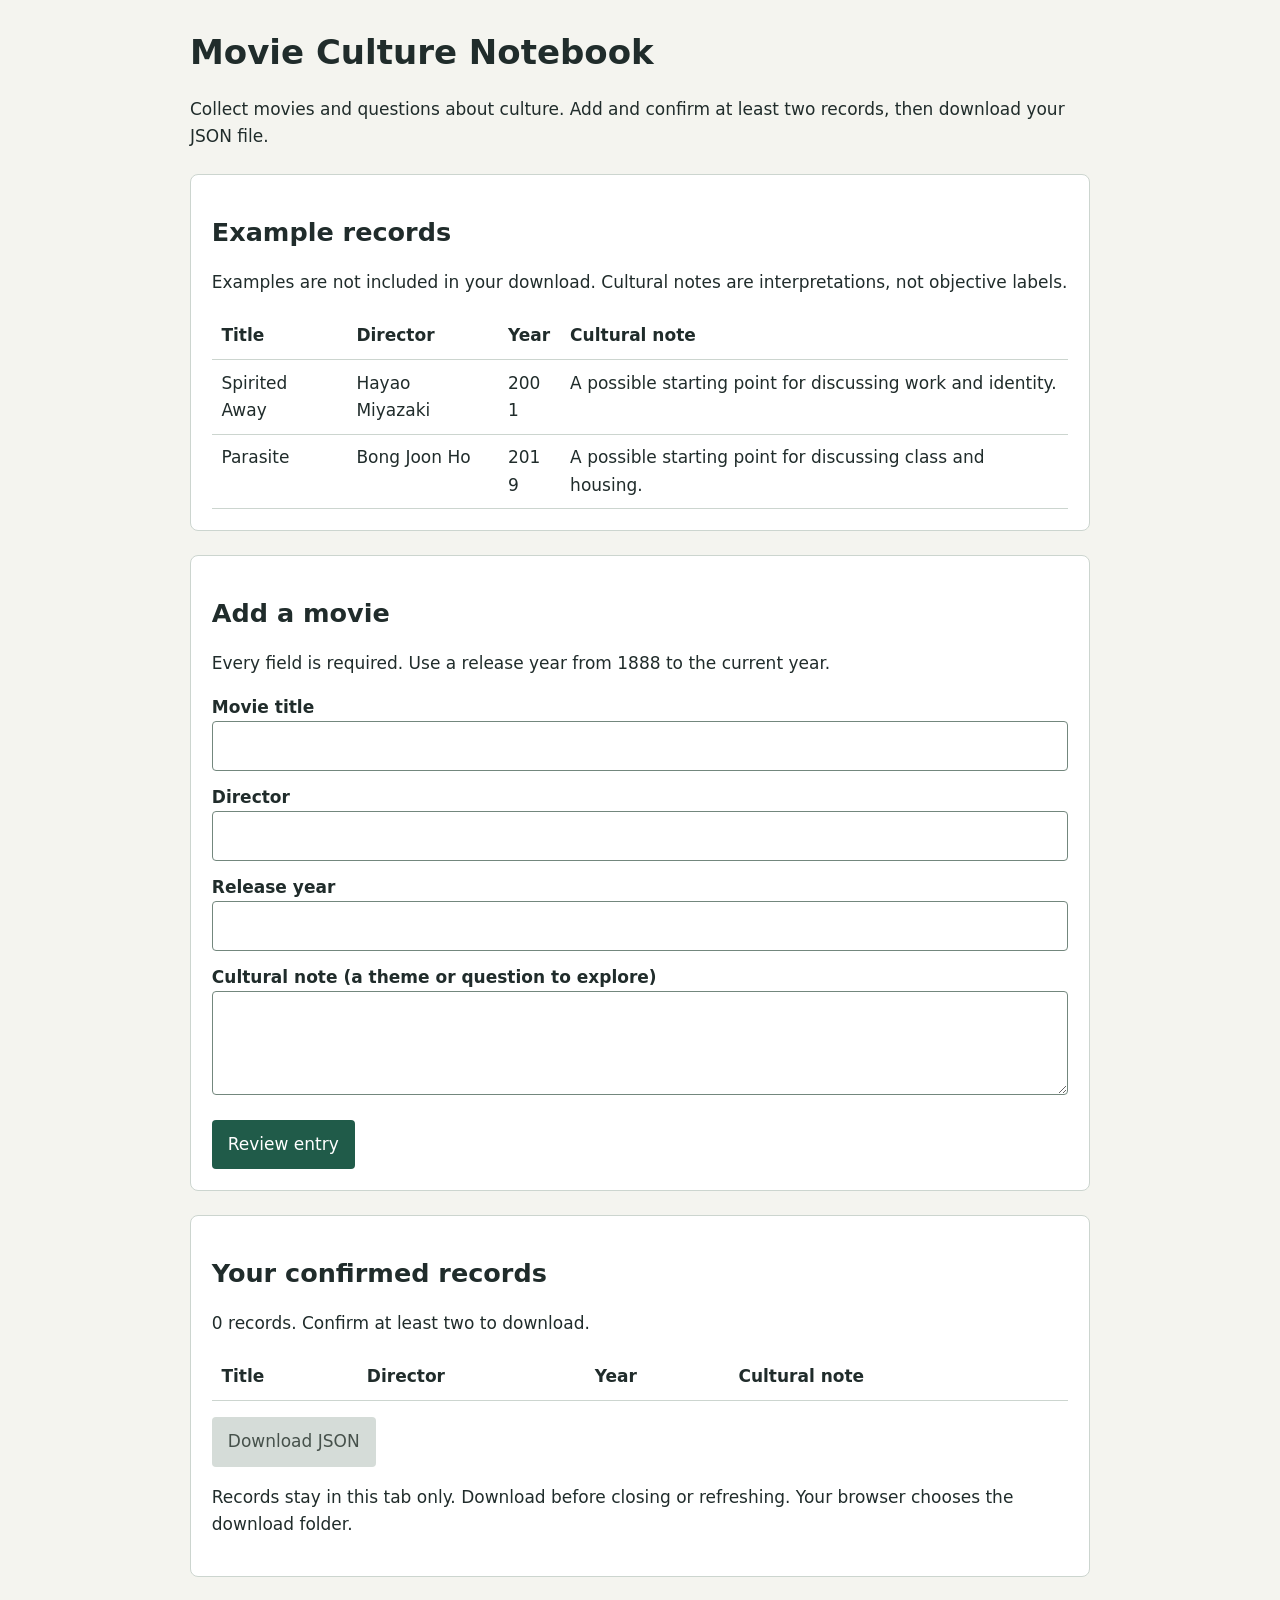
==== python-libraries/index.html @ 231c4323 "Complete AI-assisted movie data curation assignment" ====
<!doctype html>
<html lang="en">
<head>
  <meta charset="utf-8">
  <meta name="viewport" content="width=device-width, initial-scale=1">
  <title>Movie Culture Notebook</title>
  <link rel="stylesheet" href="style.css">
  <script src="script.js" defer></script>
</head>
<body>
  <main>
    <h1>Movie Culture Notebook</h1>
    <p>Collect movies and questions about culture. Add and confirm at least two records, then download your JSON file.</p>
    <section aria-labelledby="examples-heading">
      <h2 id="examples-heading">Example records</h2>
      <p>Examples are not included in your download. Cultural notes are interpretations, not objective labels.</p>
      <div class="table-wrap"><table>
        <thead><tr><th>Title</th><th>Director</th><th>Year</th><th>Cultural note</th></tr></thead>
        <tbody>
          <tr><td>Spirited Away</td><td>Hayao Miyazaki</td><td>2001</td><td>A possible starting point for discussing work and identity.</td></tr>
          <tr><td>Parasite</td><td>Bong Joon Ho</td><td>2019</td><td>A possible starting point for discussing class and housing.</td></tr>
        </tbody>
      </table></div>
    </section>
    <section aria-labelledby="entry-heading">
      <h2 id="entry-heading">Add a movie</h2>
      <p>Every field is required. Use a release year from 1888 to the current year.</p>
      <form id="movie-form">
        <label for="title">Movie title</label>
        <input id="title" name="title" required>
        <label for="director">Director</label>
        <input id="director" name="director" required>
        <label for="year">Release year</label>
        <input id="year" name="year" type="number" min="1888" step="1" required>
        <label for="cultural_note">Cultural note (a theme or question to explore)</label>
        <textarea id="cultural_note" name="cultural_note" rows="3" required></textarea>
        <button type="submit">Review entry</button>
      </form>
      <div id="review" hidden>
        <h3>Review your entry</h3>
        <dl id="preview"></dl>
        <button id="confirm" type="button">Confirm and add</button>
        <button id="edit" type="button">Edit entry</button>
      </div>
    </section>
    <section aria-labelledby="records-heading">
      <h2 id="records-heading">Your confirmed records</h2>
      <p id="status" role="status">0 records. Confirm at least two to download.</p>
      <div class="table-wrap"><table>
        <thead><tr><th>Title</th><th>Director</th><th>Year</th><th>Cultural note</th></tr></thead>
        <tbody id="records"></tbody>
      </table></div>
      <button id="download" type="button" disabled>Download JSON</button>
      <p>Records stay in this tab only. Download before closing or refreshing. Your browser chooses the download folder.</p>
    </section>
    <noscript>This form requires JavaScript. Enable it or use cli_data_entry.py.</noscript>
  </main>
</body>
</html>
---- python-libraries/style.css ----
body { margin: 0; background: #f4f4ef; color: #202c2b; font: 17px/1.6 system-ui, sans-serif; }
main { max-width: 900px; margin: 2rem auto; padding: 0 1.2rem; }
h1, h2, h3 { line-height: 1.2; }
section { background: white; margin: 1.5rem 0; padding: 1.3rem; border: 1px solid #ccd5cf; border-radius: 8px; }
label { display: block; margin-top: .8rem; font-weight: 600; }
input, textarea { box-sizing: border-box; width: 100%; padding: .65rem; border: 1px solid #73877d; border-radius: 4px; font: inherit; }
button { background: #205b49; color: white; border: 0; border-radius: 4px; padding: .7rem 1rem; margin: 1rem .4rem 0 0; font: inherit; cursor: pointer; }
button:disabled { background: #d5dcd8; color: #46514b; cursor: default; }
:focus-visible { outline: 3px solid #a36d00; outline-offset: 3px; }
.table-wrap { overflow-x: auto; }
table { width: 100%; border-collapse: collapse; }
th, td { text-align: left; vertical-align: top; padding: .6rem; border-bottom: 1px solid #ccd5cf; overflow-wrap: anywhere; }
dt { font-weight: bold; }
dd { margin: 0 0 .6rem; overflow-wrap: anywhere; }
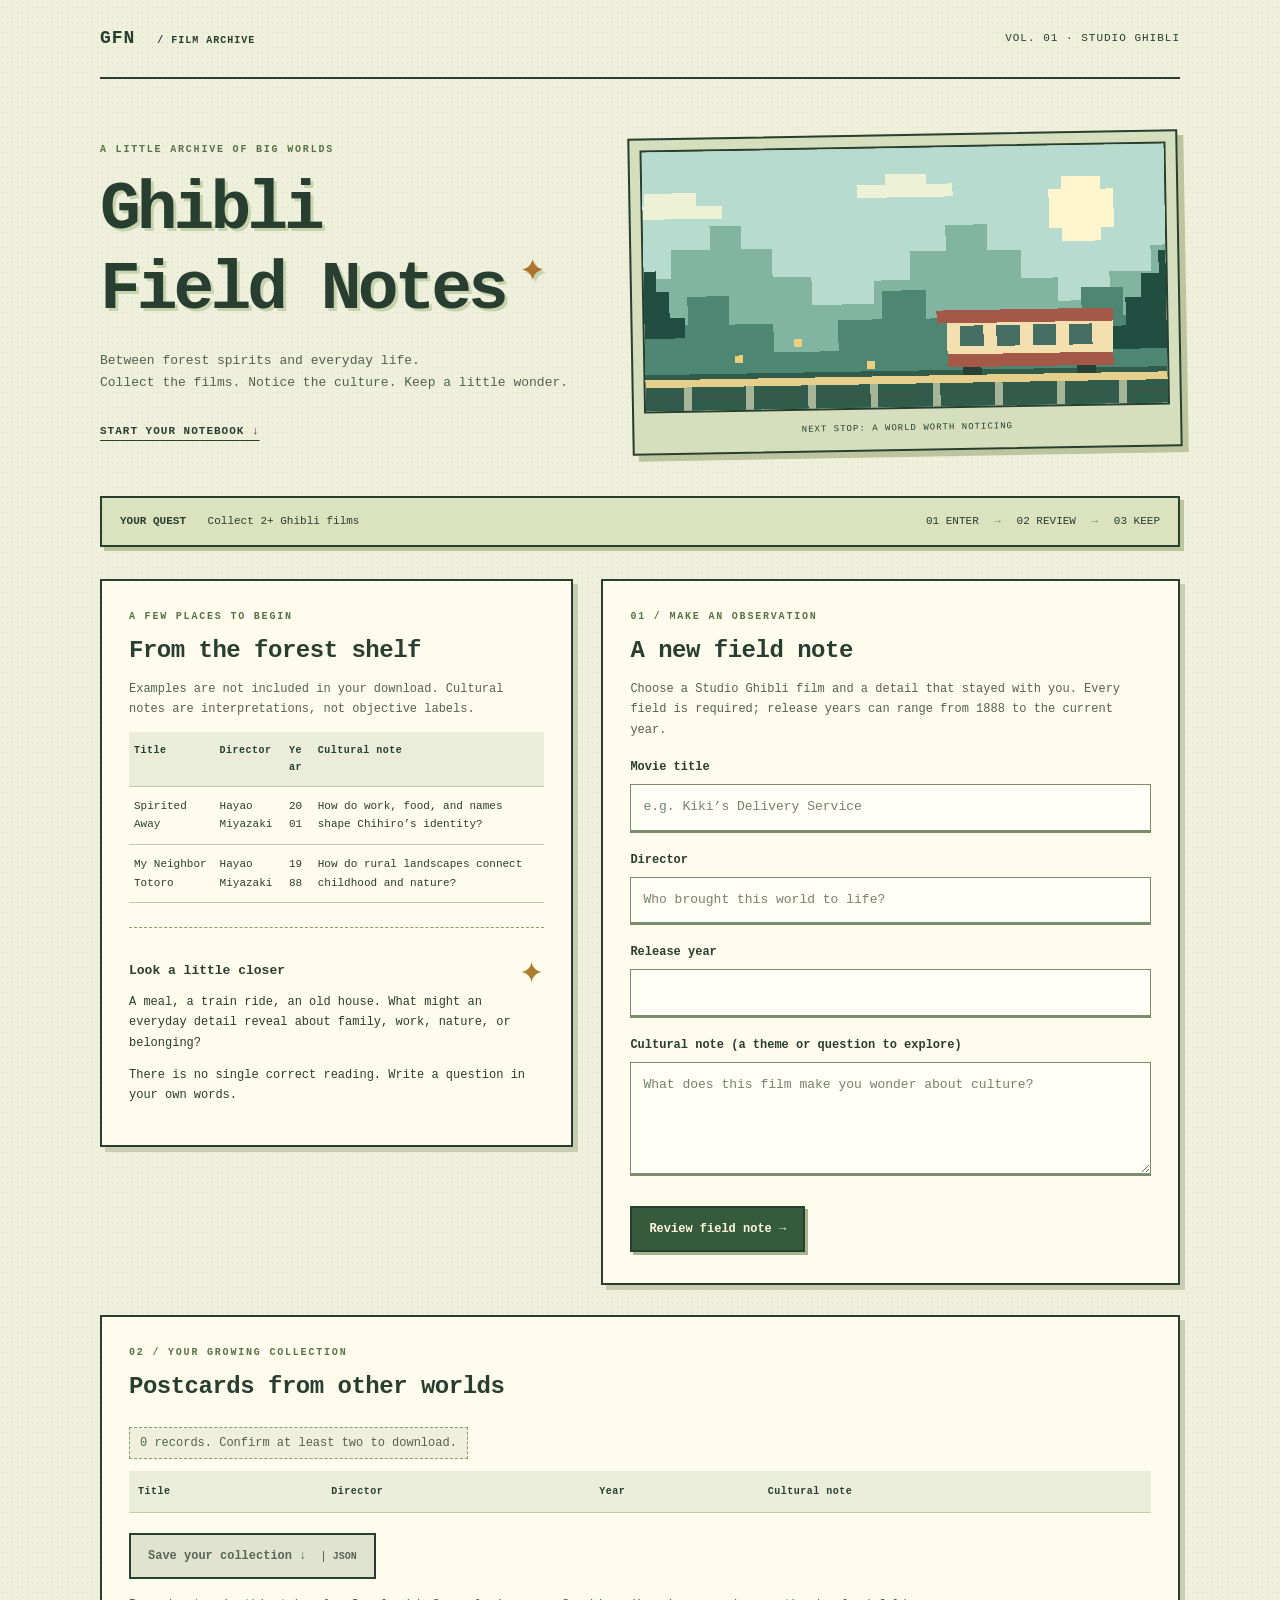
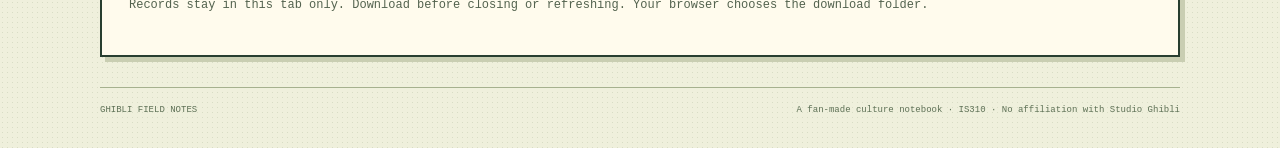
==== commit cb7de18f: "Give movie notebook a Ghibli pixel-art theme" ====
--- a/python-libraries/index.html
+++ b/python-libraries/index.html
@@ -3,38 +3,48 @@
 <head>
   <meta charset="utf-8">
   <meta name="viewport" content="width=device-width, initial-scale=1">
-  <title>Movie Culture Notebook</title>
+  <title>Ghibli Field Notes · A little film archive</title>
   <link rel="stylesheet" href="style.css">
   <script src="script.js" defer></script>
 </head>
 <body>
   <main>
-    <h1>Movie Culture Notebook</h1>
-    <p>Collect movies and questions about culture. Add and confirm at least two records, then download your JSON file.</p>
+    <header class="masthead"><a class="brand" href="#">GFN <span>/ FILM ARCHIVE</span></a><span class="edition">VOL. 01 · STUDIO GHIBLI</span></header>
+    <div class="hero">
+      <div class="hero-copy"><p class="eyebrow">A LITTLE ARCHIVE OF BIG WORLDS</p>
+        <h1>Ghibli<br>Field Notes<span class="title-star" aria-hidden="true">✦</span></h1>
+        <p>Between forest spirits and everyday life.<br>Collect the films. Notice the culture. Keep a little wonder.</p>
+        <a class="start-link" href="#entry-heading">START YOUR NOTEBOOK ↓</a>
+      </div>
+      <div class="landscape"><img src="forest.svg" alt="Original pixel illustration of a small train passing through green mountains beneath a golden sun."><span class="scene-caption">NEXT STOP: A WORLD WORTH NOTICING</span></div>
+    </div>
+    <div class="quest-bar"><span><b>YOUR QUEST</b> Collect 2+ Ghibli films</span><span>01 ENTER <i>→</i> 02 REVIEW <i>→</i> 03 KEEP</span></div>
+    <div class="notebook-layout">
     <section aria-labelledby="examples-heading">
-      <h2 id="examples-heading">Example records</h2>
+      <p class="eyebrow">A FEW PLACES TO BEGIN</p><h2 id="examples-heading">From the forest shelf</h2>
       <p>Examples are not included in your download. Cultural notes are interpretations, not objective labels.</p>
       <div class="table-wrap"><table>
         <thead><tr><th>Title</th><th>Director</th><th>Year</th><th>Cultural note</th></tr></thead>
         <tbody>
-          <tr><td>Spirited Away</td><td>Hayao Miyazaki</td><td>2001</td><td>A possible starting point for discussing work and identity.</td></tr>
-          <tr><td>Parasite</td><td>Bong Joon Ho</td><td>2019</td><td>A possible starting point for discussing class and housing.</td></tr>
+          <tr><td>Spirited Away</td><td>Hayao Miyazaki</td><td>2001</td><td>How do work, food, and names shape Chihiro’s identity?</td></tr>
+          <tr><td>My Neighbor Totoro</td><td>Hayao Miyazaki</td><td>1988</td><td>How do rural landscapes connect childhood and nature?</td></tr>
         </tbody>
       </table></div>
+      <aside class="field-tip"><span aria-hidden="true">✦</span><h3>Look a little closer</h3><p>A meal, a train ride, an old house. What might an everyday detail reveal about family, work, nature, or belonging?</p><p>There is no single correct reading. Write a question in your own words.</p></aside>
     </section>
     <section aria-labelledby="entry-heading">
-      <h2 id="entry-heading">Add a movie</h2>
-      <p>Every field is required. Use a release year from 1888 to the current year.</p>
+      <p class="eyebrow">01 / MAKE AN OBSERVATION</p><h2 id="entry-heading">A new field note</h2>
+      <p>Choose a Studio Ghibli film and a detail that stayed with you. Every field is required; release years can range from 1888 to the current year.</p>
       <form id="movie-form">
         <label for="title">Movie title</label>
-        <input id="title" name="title" required>
+        <input id="title" name="title" placeholder="e.g. Kiki’s Delivery Service" required>
         <label for="director">Director</label>
-        <input id="director" name="director" required>
+        <input id="director" name="director" placeholder="Who brought this world to life?" required>
         <label for="year">Release year</label>
         <input id="year" name="year" type="number" min="1888" step="1" required>
         <label for="cultural_note">Cultural note (a theme or question to explore)</label>
-        <textarea id="cultural_note" name="cultural_note" rows="3" required></textarea>
-        <button type="submit">Review entry</button>
+        <textarea id="cultural_note" name="cultural_note" rows="4" placeholder="What does this film make you wonder about culture?" required></textarea>
+        <button type="submit">Review field note →</button>
       </form>
       <div id="review" hidden>
         <h3>Review your entry</h3>
@@ -43,16 +53,18 @@
         <button id="edit" type="button">Edit entry</button>
       </div>
     </section>
-    <section aria-labelledby="records-heading">
-      <h2 id="records-heading">Your confirmed records</h2>
+    </div>
+    <section class="collection" aria-labelledby="records-heading">
+      <p class="eyebrow">02 / YOUR GROWING COLLECTION</p><h2 id="records-heading">Postcards from other worlds</h2>
       <p id="status" role="status">0 records. Confirm at least two to download.</p>
       <div class="table-wrap"><table>
         <thead><tr><th>Title</th><th>Director</th><th>Year</th><th>Cultural note</th></tr></thead>
         <tbody id="records"></tbody>
       </table></div>
-      <button id="download" type="button" disabled>Download JSON</button>
+      <button id="download" type="button" disabled>Save your collection ↓ <span class="file-type">JSON</span></button>
       <p>Records stay in this tab only. Download before closing or refreshing. Your browser chooses the download folder.</p>
     </section>
+    <footer><span>GHIBLI FIELD NOTES</span><span>A fan-made culture notebook · IS310 · No affiliation with Studio Ghibli</span></footer>
     <noscript>This form requires JavaScript. Enable it or use cli_data_entry.py.</noscript>
   </main>
 </body>
--- a/python-libraries/style.css
+++ b/python-libraries/style.css
@@ -1,14 +1,55 @@
-body { margin: 0; background: #f4f4ef; color: #202c2b; font: 17px/1.6 system-ui, sans-serif; }
-main { max-width: 900px; margin: 2rem auto; padding: 0 1.2rem; }
-h1, h2, h3 { line-height: 1.2; }
-section { background: white; margin: 1.5rem 0; padding: 1.3rem; border: 1px solid #ccd5cf; border-radius: 8px; }
-label { display: block; margin-top: .8rem; font-weight: 600; }
-input, textarea { box-sizing: border-box; width: 100%; padding: .65rem; border: 1px solid #73877d; border-radius: 4px; font: inherit; }
-button { background: #205b49; color: white; border: 0; border-radius: 4px; padding: .7rem 1rem; margin: 1rem .4rem 0 0; font: inherit; cursor: pointer; }
-button:disabled { background: #d5dcd8; color: #46514b; cursor: default; }
-:focus-visible { outline: 3px solid #a36d00; outline-offset: 3px; }
+:root { --ink: #283e30; --green: #365b3c; --paper: #fffbed; --line: #c3c9ab; --gold: #edc76e; }
+* { box-sizing: border-box; }
+html { scroll-behavior: smooth; }
+body { margin: 0; color: var(--ink); background-color: #eff0dc; background-image: radial-gradient(#7e926b33 .7px, transparent .7px); background-size: 5px 5px; font: 15px/1.7 ui-monospace, "Courier New", monospace; }
+main { max-width: 1160px; margin: auto; padding: 0 40px; }
+.masthead { display: flex; justify-content: space-between; gap: 15px; align-items: center; padding: 23px 0; border-bottom: 2px solid var(--ink); font-size: 11px; letter-spacing: 1px; }
+a { color: inherit; }
+.brand { text-decoration: none; font-weight: bold; font-size: 18px; }
+.brand span { margin-left: 10px; font-size: 10px; }
+.hero { display: grid; grid-template-columns: 1fr 1.1fr; gap: 30px; align-items: center; padding: 55px 0 45px; }
+.eyebrow { font-size: 10px; font-weight: bold; letter-spacing: 1.8px; color: #587248; margin: 0 0 12px; }
+h1, h2, h3 { line-height: 1.18; }
+h1 { font-family: ui-monospace, "Courier New", monospace; font-size: clamp(46px, 5.8vw, 68px); font-weight: 900; letter-spacing: -4px; text-shadow: 3px 3px 0 #c6d3ad; margin: 12px 0 20px; position: relative; }
+.title-star { font-family: monospace; font-size: 36px; color: #ad732f; margin-left: 16px; vertical-align: top; }
+.hero-copy > p:not(.eyebrow) { color: #50624e; font-size: 13px; }
+.start-link { display: inline-block; margin-top: 15px; font-weight: bold; font-size: 11px; letter-spacing: 1px; text-underline-offset: 6px; }
+.landscape { background: #d5dfbd; padding: 10px; border: 2px solid var(--ink); box-shadow: 6px 6px 0 #bdc59f; transform: rotate(-1deg); }
+.landscape img { display: block; width: 100%; image-rendering: pixelated; border: 2px solid var(--ink); aspect-ratio: 2 / 1; object-fit: cover; }
+.scene-caption { display: block; padding: 12px 4px 3px; font-size: 9px; text-align: center; letter-spacing: 1px; }
+.quest-bar { background: #dae3bd; border: 2px solid var(--ink); padding: 14px 18px; display: flex; justify-content: space-between; gap: 12px; font-size: 11px; box-shadow: 4px 4px 0 #bac69e; }
+.quest-bar b { margin-right: 15px; }
+.quest-bar i { font-style: normal; margin: 0 9px; color: #7b895a; }
+.notebook-layout { display: grid; grid-template-columns: .9fr 1.1fr; gap: 28px; align-items: start; margin-top: 32px; }
+section { background: var(--paper); padding: 27px; border: 2px solid var(--ink); box-shadow: 5px 5px 0 #c9ceb2; }
+h2 { font-family: ui-monospace, "Courier New", monospace; font-size: 24px; font-weight: bold; margin: 8px 0 14px; letter-spacing: -.5px; }
+section > p:not(.eyebrow) { font-size: 12px; color: #53624e; }
+label { display: block; margin: 17px 0 7px; font-size: 12px; font-weight: bold; }
+input, textarea { width: 100%; padding: 11px 12px; border: 1px solid #7c8d6c; border-bottom-width: 3px; background: #fffef7; color: var(--ink); border-radius: 0; font: inherit; font-size: 13px; }
+textarea { resize: vertical; }
+::placeholder { color: #75826d; opacity: 1; }
+button { background: var(--green); color: #fff9dc; border: 2px solid var(--ink); border-radius: 0; box-shadow: 3px 3px 0 #a4b58b; padding: 12px 17px; margin: 20px 8px 4px 0; font: bold 12px/1.5 ui-monospace, "Courier New", monospace; cursor: pointer; }
+button:hover:enabled { background: #27472e; transform: translateY(-1px); }
+button:active:enabled { transform: translate(2px, 2px); box-shadow: 1px 1px 0 #a4b58b; }
+button:disabled { background: #dfe3cf; color: #5b6654; box-shadow: none; cursor: default; }
+#edit { background: #f0e4c5; color: var(--ink); }
+:focus-visible { outline: 3px solid #b47825; outline-offset: 4px; }
+.field-tip { margin-top: 24px; border-top: 1px dashed #899b73; padding-top: 22px; font-size: 12px; }
+.field-tip > span { float: right; font-size: 30px; color: #ae7c2e; }
+.field-tip h3 { font-size: 13px; }
 .table-wrap { overflow-x: auto; }
-table { width: 100%; border-collapse: collapse; }
-th, td { text-align: left; vertical-align: top; padding: .6rem; border-bottom: 1px solid #ccd5cf; overflow-wrap: anywhere; }
-dt { font-weight: bold; }
-dd { margin: 0 0 .6rem; overflow-wrap: anywhere; }
+table { width: 100%; border-collapse: collapse; font-size: 12px; }
+th, td { text-align: left; vertical-align: top; padding: 12px 9px; border-bottom: 1px solid var(--line); overflow-wrap: anywhere; }
+th { font-size: 10px; letter-spacing: .5px; background: #e9edda; }
+section[aria-labelledby="examples-heading"] table { font-size: 11px; }
+section[aria-labelledby="examples-heading"] th, section[aria-labelledby="examples-heading"] td { padding: 10px 5px; }
+.collection { margin: 30px 0; }
+#status { display: inline-block; border: 1px dashed #899b73; padding: 5px 10px; background: #eef0db; }
+.file-type { border-left: 1px solid currentColor; padding-left: 9px; margin-left: 9px; font-size: 10px; }
+dt { font-weight: bold; font-size: 11px; text-transform: uppercase; letter-spacing: 1px; }
+dd { margin: 0 0 15px; overflow-wrap: anywhere; }
+footer { display: flex; justify-content: space-between; gap: 20px; padding: 15px 0 30px; font-size: 9px; color: #5d7055; border-top: 1px solid #a5b18e; }
+[hidden] { display: none !important; }
+@media (max-width: 800px) { main { padding: 0 22px; } .hero { gap: 25px; } .notebook-layout { grid-template-columns: 1fr; } .quest-bar { flex-wrap: wrap; } }
+@media (max-width: 560px) { main { padding: 0 16px; } .masthead { align-items: start; } .brand span { display: block; margin: 0; } .edition { font-size: 9px; } .hero { grid-template-columns: 1fr; padding: 30px 0; } h1 { font-size: 54px; } .landscape { margin: 5px 4px 8px 0; } section { padding: 20px 16px; } footer { flex-direction: column; gap: 6px; } }
+@media (prefers-reduced-motion: reduce) { html { scroll-behavior: auto; } }
